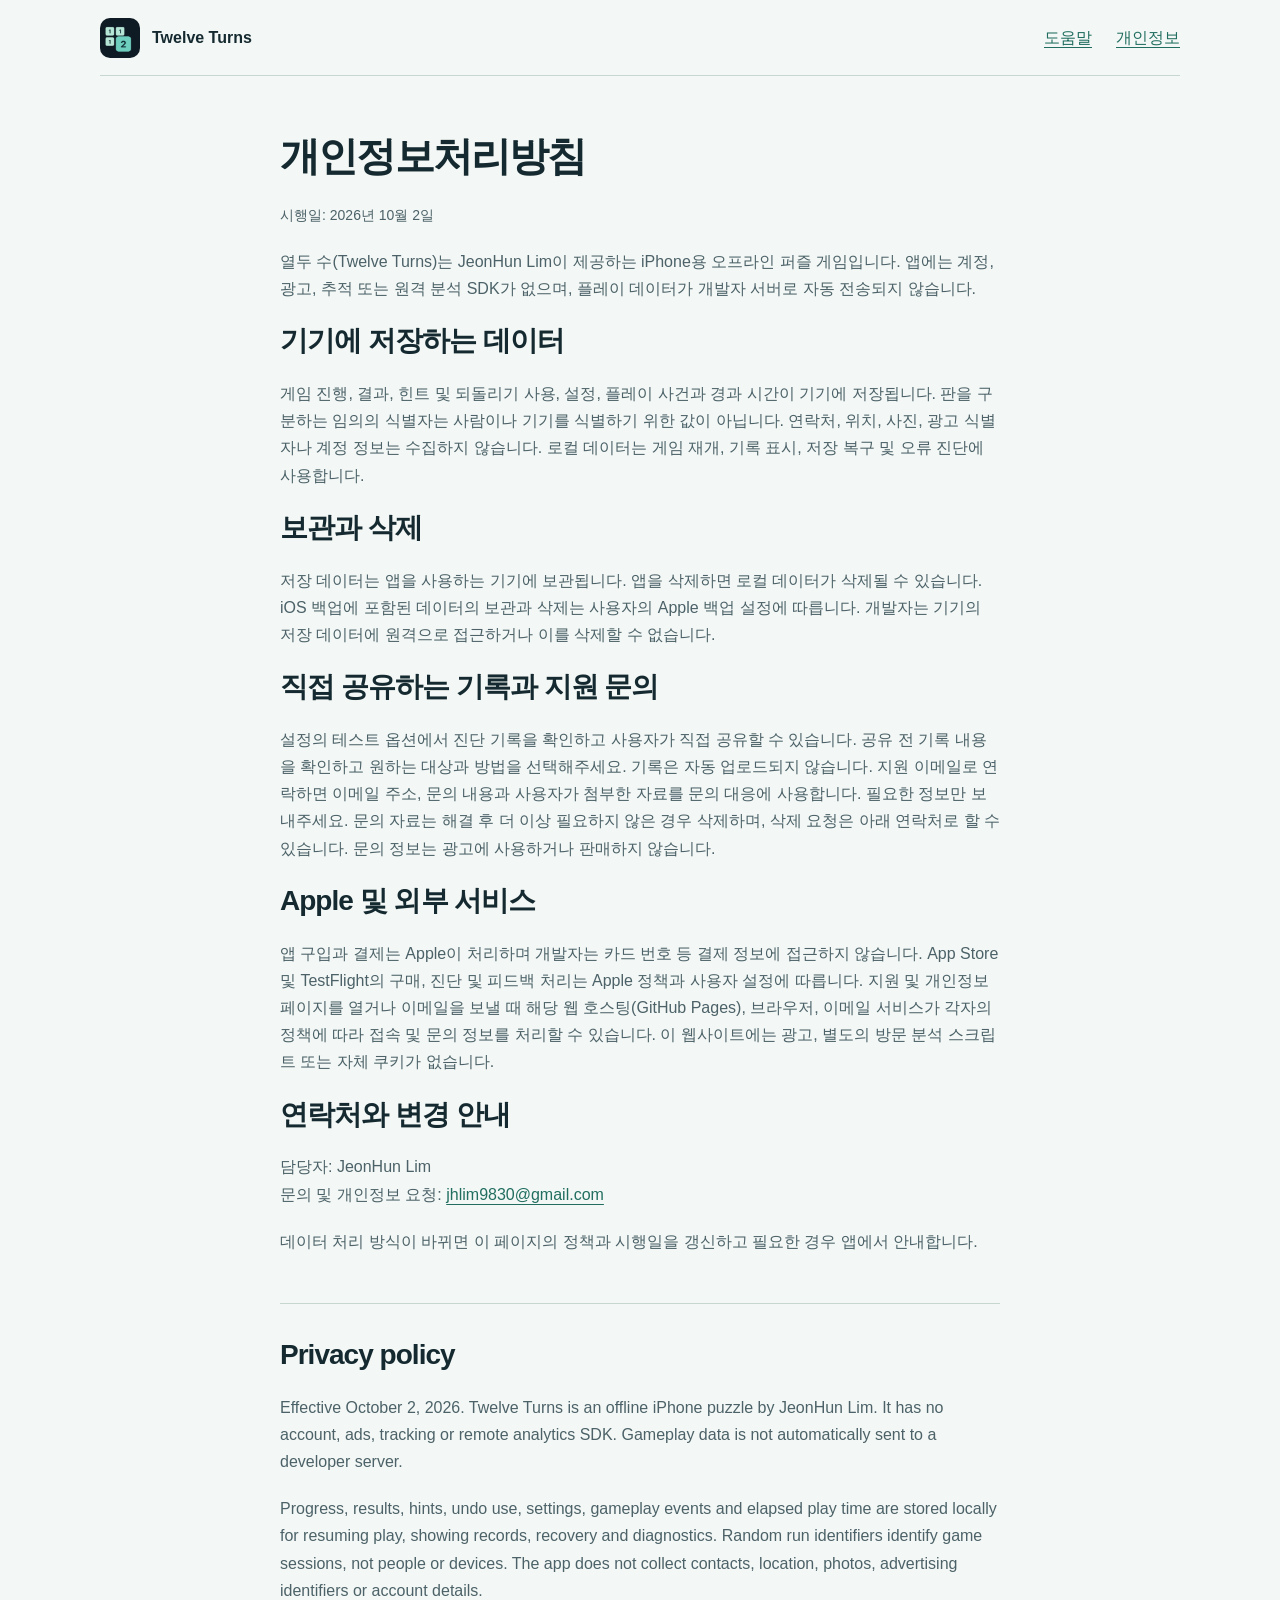
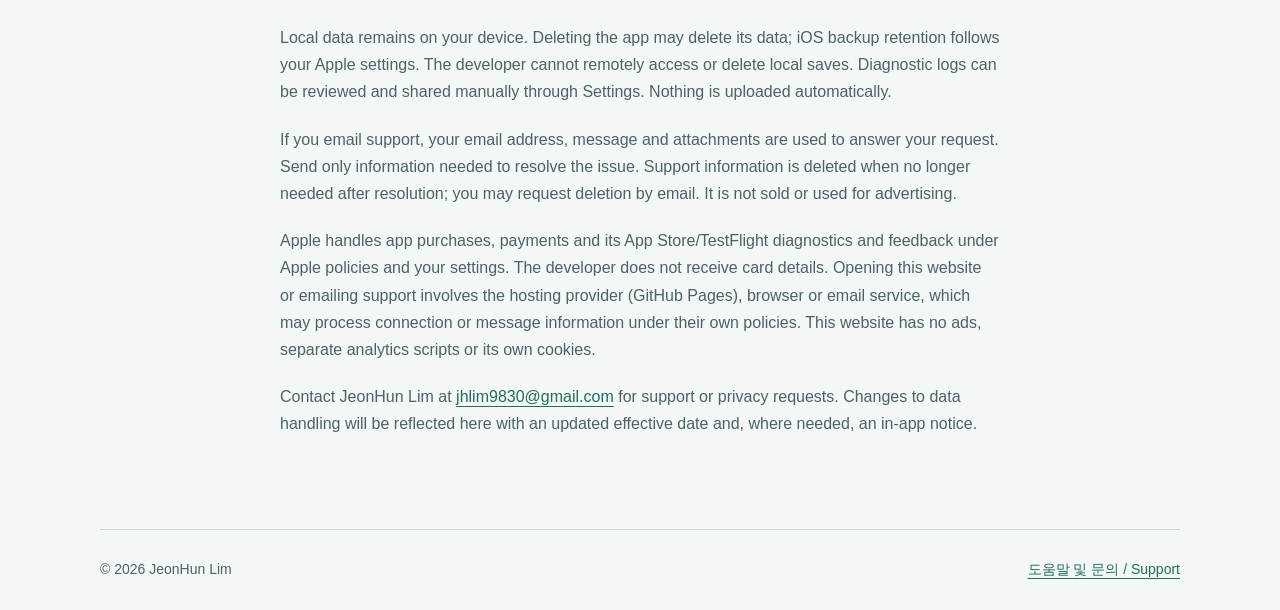
==== privacy.html @ 88c60f98 "Publish Twelve Turns support and privacy site" ====
<!doctype html><html lang="ko"><head><meta charset="utf-8"><meta name="viewport" content="width=device-width,initial-scale=1"><title>열두 수 개인정보처리방침 | Twelve Turns Privacy</title><meta name="description" content="열두 수의 로컬 저장, 직접 공유하는 진단 기록과 지원 문의 정보 처리 안내."><link rel="icon" href="assets/icon.png"><link rel="stylesheet" href="style.css"></head><body><a class="skip" href="#main">본문으로 이동</a><header><a class="brand" href="./"><img src="assets/icon.png" width="40" height="40" alt="">Twelve Turns</a><nav aria-label="주 메뉴"><a href="support.html">도움말</a><a href="privacy.html" aria-current="page">개인정보</a></nav></header><main id="main" class="article"><h1>개인정보처리방침</h1><p class="date">시행일: 2026년 10월 2일</p><p>열두 수(Twelve Turns)는 JeonHun Lim이 제공하는 iPhone용 오프라인 퍼즐 게임입니다. 앱에는 계정, 광고, 추적 또는 원격 분석 SDK가 없으며, 플레이 데이터가 개발자 서버로 자동 전송되지 않습니다.</p><h2>기기에 저장하는 데이터</h2><p>게임 진행, 결과, 힌트 및 되돌리기 사용, 설정, 플레이 사건과 경과 시간이 기기에 저장됩니다. 판을 구분하는 임의의 식별자는 사람이나 기기를 식별하기 위한 값이 아닙니다. 연락처, 위치, 사진, 광고 식별자나 계정 정보는 수집하지 않습니다. 로컬 데이터는 게임 재개, 기록 표시, 저장 복구 및 오류 진단에 사용합니다.</p><h2>보관과 삭제</h2><p>저장 데이터는 앱을 사용하는 기기에 보관됩니다. 앱을 삭제하면 로컬 데이터가 삭제될 수 있습니다. iOS 백업에 포함된 데이터의 보관과 삭제는 사용자의 Apple 백업 설정에 따릅니다. 개발자는 기기의 저장 데이터에 원격으로 접근하거나 이를 삭제할 수 없습니다.</p><h2>직접 공유하는 기록과 지원 문의</h2><p>설정의 테스트 옵션에서 진단 기록을 확인하고 사용자가 직접 공유할 수 있습니다. 공유 전 기록 내용을 확인하고 원하는 대상과 방법을 선택해주세요. 기록은 자동 업로드되지 않습니다. 지원 이메일로 연락하면 이메일 주소, 문의 내용과 사용자가 첨부한 자료를 문의 대응에 사용합니다. 필요한 정보만 보내주세요. 문의 자료는 해결 후 더 이상 필요하지 않은 경우 삭제하며, 삭제 요청은 아래 연락처로 할 수 있습니다. 문의 정보는 광고에 사용하거나 판매하지 않습니다.</p><h2>Apple 및 외부 서비스</h2><p>앱 구입과 결제는 Apple이 처리하며 개발자는 카드 번호 등 결제 정보에 접근하지 않습니다. App Store 및 TestFlight의 구매, 진단 및 피드백 처리는 Apple 정책과 사용자 설정에 따릅니다. 지원 및 개인정보 페이지를 열거나 이메일을 보낼 때 해당 웹 호스팅(GitHub Pages), 브라우저, 이메일 서비스가 각자의 정책에 따라 접속 및 문의 정보를 처리할 수 있습니다. 이 웹사이트에는 광고, 별도의 방문 분석 스크립트 또는 자체 쿠키가 없습니다.</p><h2>연락처와 변경 안내</h2><p>담당자: JeonHun Lim<br>문의 및 개인정보 요청: <a href="mailto:jhlim9830@gmail.com">jhlim9830@gmail.com</a></p><p>데이터 처리 방식이 바뀌면 이 페이지의 정책과 시행일을 갱신하고 필요한 경우 앱에서 안내합니다.</p>
<section class="lang" lang="en"><h2>Privacy policy</h2><p>Effective October 2, 2026. Twelve Turns is an offline iPhone puzzle by JeonHun Lim. It has no account, ads, tracking or remote analytics SDK. Gameplay data is not automatically sent to a developer server.</p><p>Progress, results, hints, undo use, settings, gameplay events and elapsed play time are stored locally for resuming play, showing records, recovery and diagnostics. Random run identifiers identify game sessions, not people or devices. The app does not collect contacts, location, photos, advertising identifiers or account details.</p><p>Local data remains on your device. Deleting the app may delete its data; iOS backup retention follows your Apple settings. The developer cannot remotely access or delete local saves. Diagnostic logs can be reviewed and shared manually through Settings. Nothing is uploaded automatically.</p><p>If you email support, your email address, message and attachments are used to answer your request. Send only information needed to resolve the issue. Support information is deleted when no longer needed after resolution; you may request deletion by email. It is not sold or used for advertising.</p><p>Apple handles app purchases, payments and its App Store/TestFlight diagnostics and feedback under Apple policies and your settings. The developer does not receive card details. Opening this website or emailing support involves the hosting provider (GitHub Pages), browser or email service, which may process connection or message information under their own policies. This website has no ads, separate analytics scripts or its own cookies.</p><p>Contact JeonHun Lim at <a href="mailto:jhlim9830@gmail.com">jhlim9830@gmail.com</a> for support or privacy requests. Changes to data handling will be reflected here with an updated effective date and, where needed, an in-app notice.</p></section></main><footer><span>© 2026 JeonHun Lim</span><a href="support.html">도움말 및 문의 / Support</a></footer></body></html>
---- style.css ----
:root{color-scheme:light dark;--bg:#f3f7f5;--ink:#152a30;--muted:#4c6268;--accent:#216e60;--line:#c6d7cf;--panel:#e7efe9;--radius:18px}
@media(prefers-color-scheme:dark){:root{--bg:#0d1b21;--ink:#edf4ec;--muted:#b3c7c6;--accent:#90dbc0;--line:#304b4d;--panel:#152b31}}
*{box-sizing:border-box}body{margin:0;background:var(--bg);color:var(--ink);font-family:-apple-system,BlinkMacSystemFont,"Apple SD Gothic Neo","Segoe UI",sans-serif;line-height:1.7}a{color:var(--accent);text-underline-offset:4px}a:focus-visible,summary:focus-visible{outline:3px solid var(--accent);outline-offset:5px}header,main,footer{width:min(1080px,calc(100% - 48px));margin:auto}header{min-height:76px;display:flex;align-items:center;justify-content:space-between;gap:24px;border-bottom:1px solid var(--line)}nav{display:flex;gap:24px;flex-wrap:wrap}.brand{display:flex;align-items:center;gap:12px;text-decoration:none;color:var(--ink);font-weight:750}.brand img{width:40px;height:40px;border-radius:10px}.hero{display:grid;grid-template-columns:1.15fr .85fr;align-items:center;gap:64px;padding:56px 0 72px}h1{font-size:clamp(36px,4vw,56px);letter-spacing:-.045em;line-height:1.2;margin:0 0 24px;word-break:keep-all}h2{font-size:28px;letter-spacing:-.035em;line-height:1.35;margin:0 0 20px}h3{font-size:21px;margin:32px 0 12px}p{margin:0 0 20px}.lead{font-size:19px;max-width:30em;color:var(--muted)}.cta{display:inline-block;white-space:nowrap;background:var(--accent);color:var(--bg);font-weight:700;text-decoration:none;padding:12px 22px;border-radius:var(--radius)}.cta:hover{opacity:.85}.screen{display:block;width:min(100%,300px);height:auto;margin:auto;border-radius:var(--radius);border:1px solid var(--line)}.feature{padding:56px 0;border-top:1px solid var(--line)}.feature p{max-width:55ch;color:var(--muted)}.gallery{display:grid;grid-template-columns:1fr 1fr;gap:40px;align-items:start;padding:36px;background:var(--panel);border-radius:var(--radius)}figure{margin:0}figcaption{margin-top:18px;text-align:center;color:var(--muted)}.article{max-width:720px;padding:56px 0 72px}.article h1{font-size:40px}.article p,.article li{color:var(--muted)}.article a{overflow-wrap:anywhere}.date{font-size:14px;color:var(--muted)}details{padding:20px 0;border-bottom:1px solid var(--line)}summary{font-weight:700;cursor:pointer}details p{margin:16px 0 0}footer{padding:28px 0;border-top:1px solid var(--line);display:flex;justify-content:space-between;gap:24px;flex-wrap:wrap;color:var(--muted);font-size:14px}.skip{position:absolute;left:16px;top:-80px;background:var(--bg);padding:12px}.skip:focus{top:12px}.lang{padding-top:32px;border-top:1px solid var(--line);margin-top:48px}.tagline{color:var(--accent);font-weight:700;margin-bottom:12px}
@media(max-width:767px){header,main,footer{width:calc(100% - 32px)}header{gap:12px;font-size:14px}nav{gap:14px}.hero{grid-template-columns:1fr;gap:32px;padding:36px 0 48px}.hero .screen{max-width:260px}.gallery{grid-template-columns:1fr;padding:24px;gap:32px}.article{padding-top:36px}.article h1{font-size:32px}.feature{padding:40px 0}}
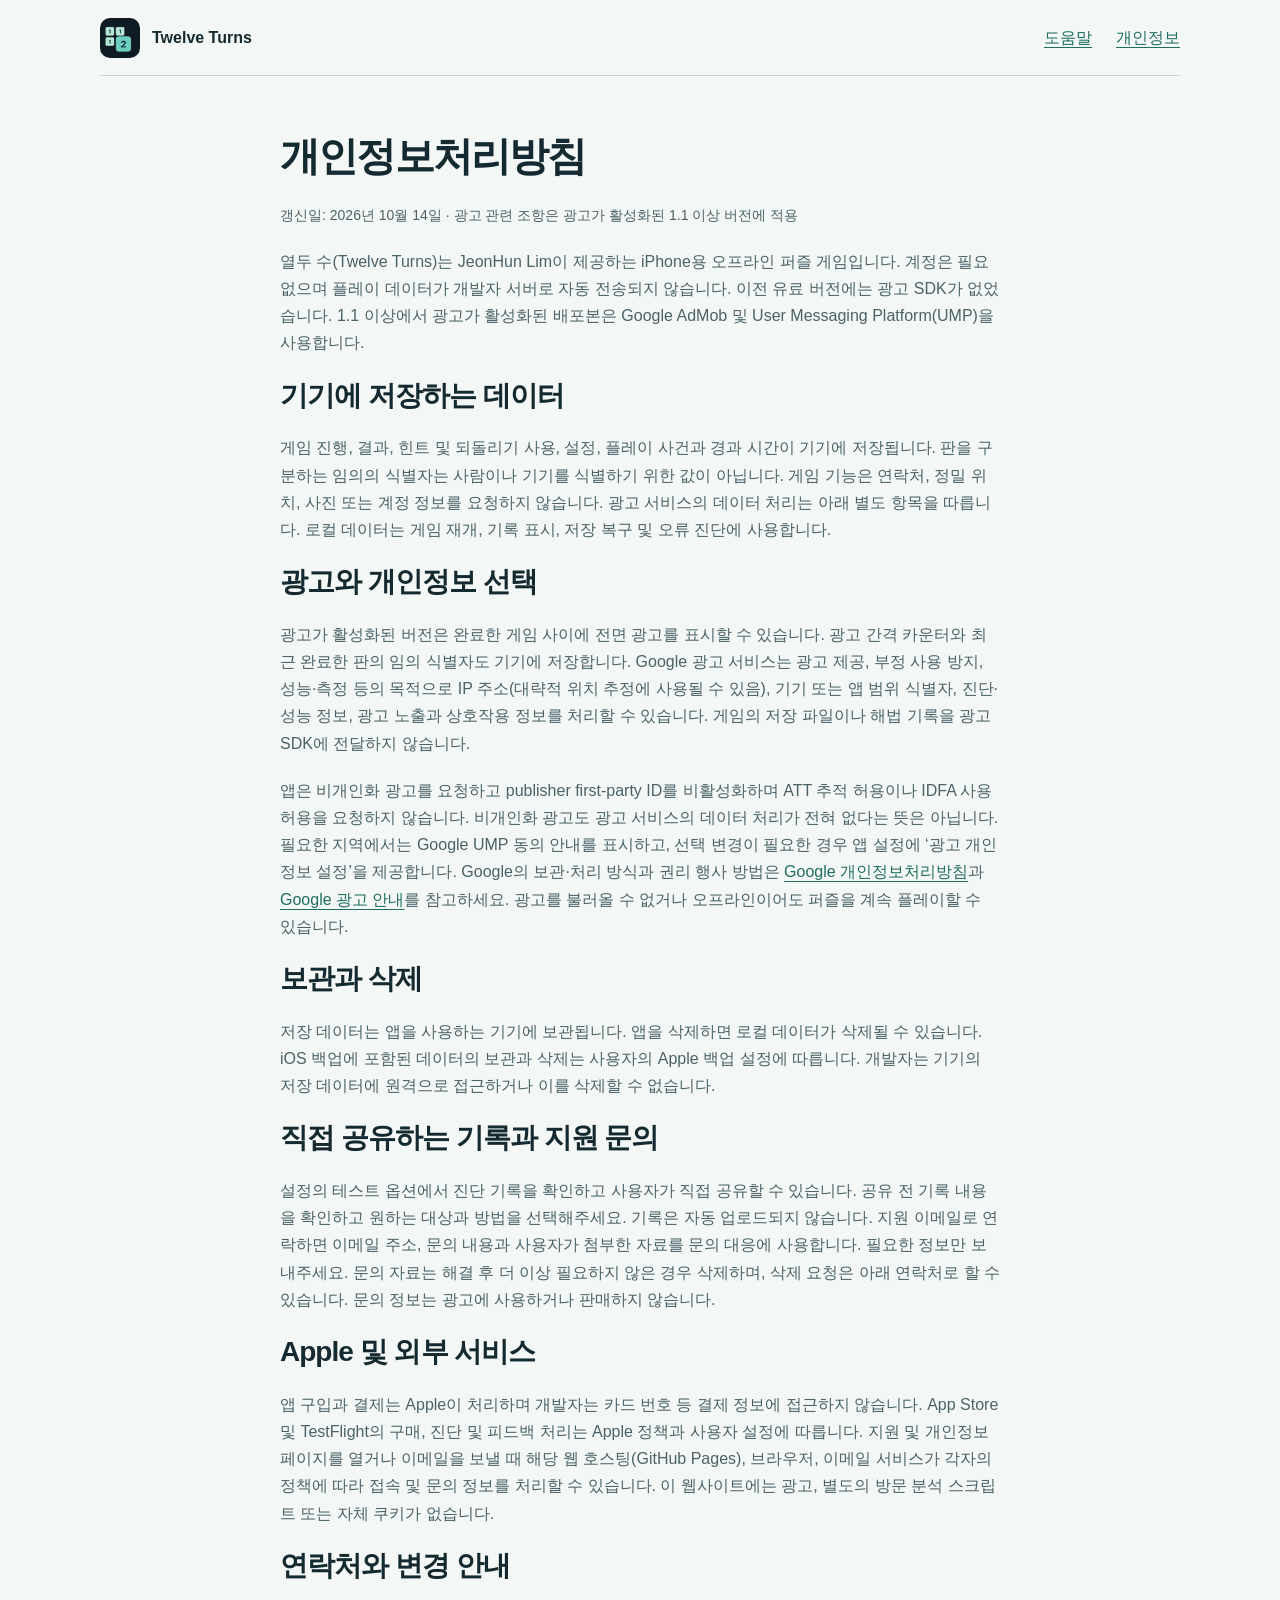
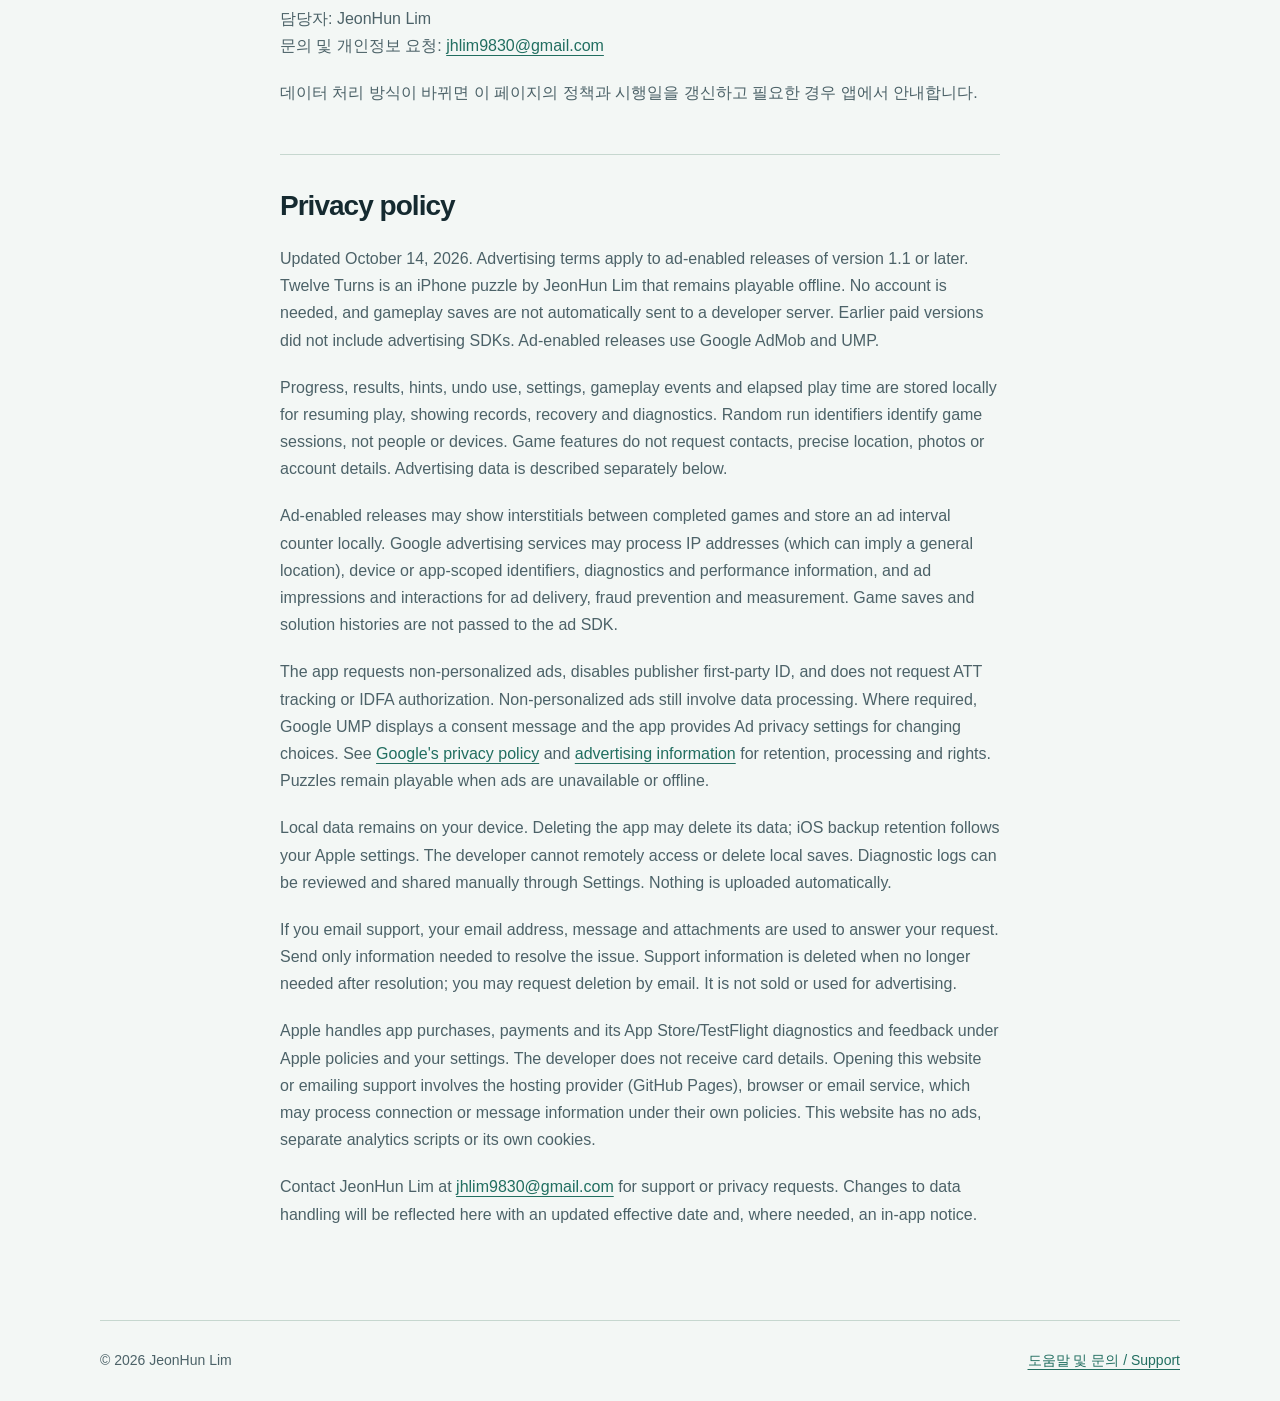
==== commit 46e99876: "docs: 영어 지원과 광고 버전 개인정보 안내 반영 1.1의 무료 광고 전환에 앞서 AdMob 동의 메시지가 가리킬 개인정보처리방침을 갱신한다. 광고 조항은 광고가 켜진 1.1 " ====
--- a/privacy.html
+++ b/privacy.html
@@ -1,2 +1,2 @@
-<!doctype html><html lang="ko"><head><meta charset="utf-8"><meta name="viewport" content="width=device-width,initial-scale=1"><title>열두 수 개인정보처리방침 | Twelve Turns Privacy</title><meta name="description" content="열두 수의 로컬 저장, 직접 공유하는 진단 기록과 지원 문의 정보 처리 안내."><link rel="icon" href="assets/icon.png"><link rel="stylesheet" href="style.css"></head><body><a class="skip" href="#main">본문으로 이동</a><header><a class="brand" href="./"><img src="assets/icon.png" width="40" height="40" alt="">Twelve Turns</a><nav aria-label="주 메뉴"><a href="support.html">도움말</a><a href="privacy.html" aria-current="page">개인정보</a></nav></header><main id="main" class="article"><h1>개인정보처리방침</h1><p class="date">시행일: 2026년 10월 2일</p><p>열두 수(Twelve Turns)는 JeonHun Lim이 제공하는 iPhone용 오프라인 퍼즐 게임입니다. 앱에는 계정, 광고, 추적 또는 원격 분석 SDK가 없으며, 플레이 데이터가 개발자 서버로 자동 전송되지 않습니다.</p><h2>기기에 저장하는 데이터</h2><p>게임 진행, 결과, 힌트 및 되돌리기 사용, 설정, 플레이 사건과 경과 시간이 기기에 저장됩니다. 판을 구분하는 임의의 식별자는 사람이나 기기를 식별하기 위한 값이 아닙니다. 연락처, 위치, 사진, 광고 식별자나 계정 정보는 수집하지 않습니다. 로컬 데이터는 게임 재개, 기록 표시, 저장 복구 및 오류 진단에 사용합니다.</p><h2>보관과 삭제</h2><p>저장 데이터는 앱을 사용하는 기기에 보관됩니다. 앱을 삭제하면 로컬 데이터가 삭제될 수 있습니다. iOS 백업에 포함된 데이터의 보관과 삭제는 사용자의 Apple 백업 설정에 따릅니다. 개발자는 기기의 저장 데이터에 원격으로 접근하거나 이를 삭제할 수 없습니다.</p><h2>직접 공유하는 기록과 지원 문의</h2><p>설정의 테스트 옵션에서 진단 기록을 확인하고 사용자가 직접 공유할 수 있습니다. 공유 전 기록 내용을 확인하고 원하는 대상과 방법을 선택해주세요. 기록은 자동 업로드되지 않습니다. 지원 이메일로 연락하면 이메일 주소, 문의 내용과 사용자가 첨부한 자료를 문의 대응에 사용합니다. 필요한 정보만 보내주세요. 문의 자료는 해결 후 더 이상 필요하지 않은 경우 삭제하며, 삭제 요청은 아래 연락처로 할 수 있습니다. 문의 정보는 광고에 사용하거나 판매하지 않습니다.</p><h2>Apple 및 외부 서비스</h2><p>앱 구입과 결제는 Apple이 처리하며 개발자는 카드 번호 등 결제 정보에 접근하지 않습니다. App Store 및 TestFlight의 구매, 진단 및 피드백 처리는 Apple 정책과 사용자 설정에 따릅니다. 지원 및 개인정보 페이지를 열거나 이메일을 보낼 때 해당 웹 호스팅(GitHub Pages), 브라우저, 이메일 서비스가 각자의 정책에 따라 접속 및 문의 정보를 처리할 수 있습니다. 이 웹사이트에는 광고, 별도의 방문 분석 스크립트 또는 자체 쿠키가 없습니다.</p><h2>연락처와 변경 안내</h2><p>담당자: JeonHun Lim<br>문의 및 개인정보 요청: <a href="mailto:jhlim9830@gmail.com">jhlim9830@gmail.com</a></p><p>데이터 처리 방식이 바뀌면 이 페이지의 정책과 시행일을 갱신하고 필요한 경우 앱에서 안내합니다.</p>
-<section class="lang" lang="en"><h2>Privacy policy</h2><p>Effective October 2, 2026. Twelve Turns is an offline iPhone puzzle by JeonHun Lim. It has no account, ads, tracking or remote analytics SDK. Gameplay data is not automatically sent to a developer server.</p><p>Progress, results, hints, undo use, settings, gameplay events and elapsed play time are stored locally for resuming play, showing records, recovery and diagnostics. Random run identifiers identify game sessions, not people or devices. The app does not collect contacts, location, photos, advertising identifiers or account details.</p><p>Local data remains on your device. Deleting the app may delete its data; iOS backup retention follows your Apple settings. The developer cannot remotely access or delete local saves. Diagnostic logs can be reviewed and shared manually through Settings. Nothing is uploaded automatically.</p><p>If you email support, your email address, message and attachments are used to answer your request. Send only information needed to resolve the issue. Support information is deleted when no longer needed after resolution; you may request deletion by email. It is not sold or used for advertising.</p><p>Apple handles app purchases, payments and its App Store/TestFlight diagnostics and feedback under Apple policies and your settings. The developer does not receive card details. Opening this website or emailing support involves the hosting provider (GitHub Pages), browser or email service, which may process connection or message information under their own policies. This website has no ads, separate analytics scripts or its own cookies.</p><p>Contact JeonHun Lim at <a href="mailto:jhlim9830@gmail.com">jhlim9830@gmail.com</a> for support or privacy requests. Changes to data handling will be reflected here with an updated effective date and, where needed, an in-app notice.</p></section></main><footer><span>© 2026 JeonHun Lim</span><a href="support.html">도움말 및 문의 / Support</a></footer></body></html>
+<!doctype html><html lang="ko"><head><meta charset="utf-8"><meta name="viewport" content="width=device-width,initial-scale=1"><title>열두 수 개인정보처리방침 | Twelve Turns Privacy</title><meta name="description" content="열두 수의 로컬 저장, 직접 공유하는 진단 기록과 지원 문의 정보 처리 안내."><link rel="icon" href="assets/icon.png"><link rel="stylesheet" href="style.css"></head><body><a class="skip" href="#main">본문으로 이동</a><header><a class="brand" href="./"><img src="assets/icon.png" width="40" height="40" alt="">Twelve Turns</a><nav aria-label="주 메뉴"><a href="support.html">도움말</a><a href="privacy.html" aria-current="page">개인정보</a></nav></header><main id="main" class="article"><h1>개인정보처리방침</h1><p class="date">갱신일: 2026년 10월 14일 · 광고 관련 조항은 광고가 활성화된 1.1 이상 버전에 적용</p><p>열두 수(Twelve Turns)는 JeonHun Lim이 제공하는 iPhone용 오프라인 퍼즐 게임입니다. 계정은 필요 없으며 플레이 데이터가 개발자 서버로 자동 전송되지 않습니다. 이전 유료 버전에는 광고 SDK가 없었습니다. 1.1 이상에서 광고가 활성화된 배포본은 Google AdMob 및 User Messaging Platform(UMP)을 사용합니다.</p><h2>기기에 저장하는 데이터</h2><p>게임 진행, 결과, 힌트 및 되돌리기 사용, 설정, 플레이 사건과 경과 시간이 기기에 저장됩니다. 판을 구분하는 임의의 식별자는 사람이나 기기를 식별하기 위한 값이 아닙니다. 게임 기능은 연락처, 정밀 위치, 사진 또는 계정 정보를 요청하지 않습니다. 광고 서비스의 데이터 처리는 아래 별도 항목을 따릅니다. 로컬 데이터는 게임 재개, 기록 표시, 저장 복구 및 오류 진단에 사용합니다.</p><h2>광고와 개인정보 선택</h2><p>광고가 활성화된 버전은 완료한 게임 사이에 전면 광고를 표시할 수 있습니다. 광고 간격 카운터와 최근 완료한 판의 임의 식별자도 기기에 저장합니다. Google 광고 서비스는 광고 제공, 부정 사용 방지, 성능·측정 등의 목적으로 IP 주소(대략적 위치 추정에 사용될 수 있음), 기기 또는 앱 범위 식별자, 진단·성능 정보, 광고 노출과 상호작용 정보를 처리할 수 있습니다. 게임의 저장 파일이나 해법 기록을 광고 SDK에 전달하지 않습니다.</p><p>앱은 비개인화 광고를 요청하고 publisher first-party ID를 비활성화하며 ATT 추적 허용이나 IDFA 사용 허용을 요청하지 않습니다. 비개인화 광고도 광고 서비스의 데이터 처리가 전혀 없다는 뜻은 아닙니다. 필요한 지역에서는 Google UMP 동의 안내를 표시하고, 선택 변경이 필요한 경우 앱 설정에 ‘광고 개인정보 설정’을 제공합니다. Google의 보관·처리 방식과 권리 행사 방법은 <a href="https://policies.google.com/privacy">Google 개인정보처리방침</a>과 <a href="https://policies.google.com/technologies/ads">Google 광고 안내</a>를 참고하세요. 광고를 불러올 수 없거나 오프라인이어도 퍼즐을 계속 플레이할 수 있습니다.</p><h2>보관과 삭제</h2><p>저장 데이터는 앱을 사용하는 기기에 보관됩니다. 앱을 삭제하면 로컬 데이터가 삭제될 수 있습니다. iOS 백업에 포함된 데이터의 보관과 삭제는 사용자의 Apple 백업 설정에 따릅니다. 개발자는 기기의 저장 데이터에 원격으로 접근하거나 이를 삭제할 수 없습니다.</p><h2>직접 공유하는 기록과 지원 문의</h2><p>설정의 테스트 옵션에서 진단 기록을 확인하고 사용자가 직접 공유할 수 있습니다. 공유 전 기록 내용을 확인하고 원하는 대상과 방법을 선택해주세요. 기록은 자동 업로드되지 않습니다. 지원 이메일로 연락하면 이메일 주소, 문의 내용과 사용자가 첨부한 자료를 문의 대응에 사용합니다. 필요한 정보만 보내주세요. 문의 자료는 해결 후 더 이상 필요하지 않은 경우 삭제하며, 삭제 요청은 아래 연락처로 할 수 있습니다. 문의 정보는 광고에 사용하거나 판매하지 않습니다.</p><h2>Apple 및 외부 서비스</h2><p>앱 구입과 결제는 Apple이 처리하며 개발자는 카드 번호 등 결제 정보에 접근하지 않습니다. App Store 및 TestFlight의 구매, 진단 및 피드백 처리는 Apple 정책과 사용자 설정에 따릅니다. 지원 및 개인정보 페이지를 열거나 이메일을 보낼 때 해당 웹 호스팅(GitHub Pages), 브라우저, 이메일 서비스가 각자의 정책에 따라 접속 및 문의 정보를 처리할 수 있습니다. 이 웹사이트에는 광고, 별도의 방문 분석 스크립트 또는 자체 쿠키가 없습니다.</p><h2>연락처와 변경 안내</h2><p>담당자: JeonHun Lim<br>문의 및 개인정보 요청: <a href="mailto:jhlim9830@gmail.com">jhlim9830@gmail.com</a></p><p>데이터 처리 방식이 바뀌면 이 페이지의 정책과 시행일을 갱신하고 필요한 경우 앱에서 안내합니다.</p>
+<section class="lang" lang="en"><h2>Privacy policy</h2><p>Updated October 14, 2026. Advertising terms apply to ad-enabled releases of version 1.1 or later. Twelve Turns is an iPhone puzzle by JeonHun Lim that remains playable offline. No account is needed, and gameplay saves are not automatically sent to a developer server. Earlier paid versions did not include advertising SDKs. Ad-enabled releases use Google AdMob and UMP.</p><p>Progress, results, hints, undo use, settings, gameplay events and elapsed play time are stored locally for resuming play, showing records, recovery and diagnostics. Random run identifiers identify game sessions, not people or devices. Game features do not request contacts, precise location, photos or account details. Advertising data is described separately below.</p><p>Ad-enabled releases may show interstitials between completed games and store an ad interval counter locally. Google advertising services may process IP addresses (which can imply a general location), device or app-scoped identifiers, diagnostics and performance information, and ad impressions and interactions for ad delivery, fraud prevention and measurement. Game saves and solution histories are not passed to the ad SDK.</p><p>The app requests non-personalized ads, disables publisher first-party ID, and does not request ATT tracking or IDFA authorization. Non-personalized ads still involve data processing. Where required, Google UMP displays a consent message and the app provides Ad privacy settings for changing choices. See <a href="https://policies.google.com/privacy">Google's privacy policy</a> and <a href="https://policies.google.com/technologies/ads">advertising information</a> for retention, processing and rights. Puzzles remain playable when ads are unavailable or offline.</p><p>Local data remains on your device. Deleting the app may delete its data; iOS backup retention follows your Apple settings. The developer cannot remotely access or delete local saves. Diagnostic logs can be reviewed and shared manually through Settings. Nothing is uploaded automatically.</p><p>If you email support, your email address, message and attachments are used to answer your request. Send only information needed to resolve the issue. Support information is deleted when no longer needed after resolution; you may request deletion by email. It is not sold or used for advertising.</p><p>Apple handles app purchases, payments and its App Store/TestFlight diagnostics and feedback under Apple policies and your settings. The developer does not receive card details. Opening this website or emailing support involves the hosting provider (GitHub Pages), browser or email service, which may process connection or message information under their own policies. This website has no ads, separate analytics scripts or its own cookies.</p><p>Contact JeonHun Lim at <a href="mailto:jhlim9830@gmail.com">jhlim9830@gmail.com</a> for support or privacy requests. Changes to data handling will be reflected here with an updated effective date and, where needed, an in-app notice.</p></section></main><footer><span>© 2026 JeonHun Lim</span><a href="support.html">도움말 및 문의 / Support</a></footer></body></html>
